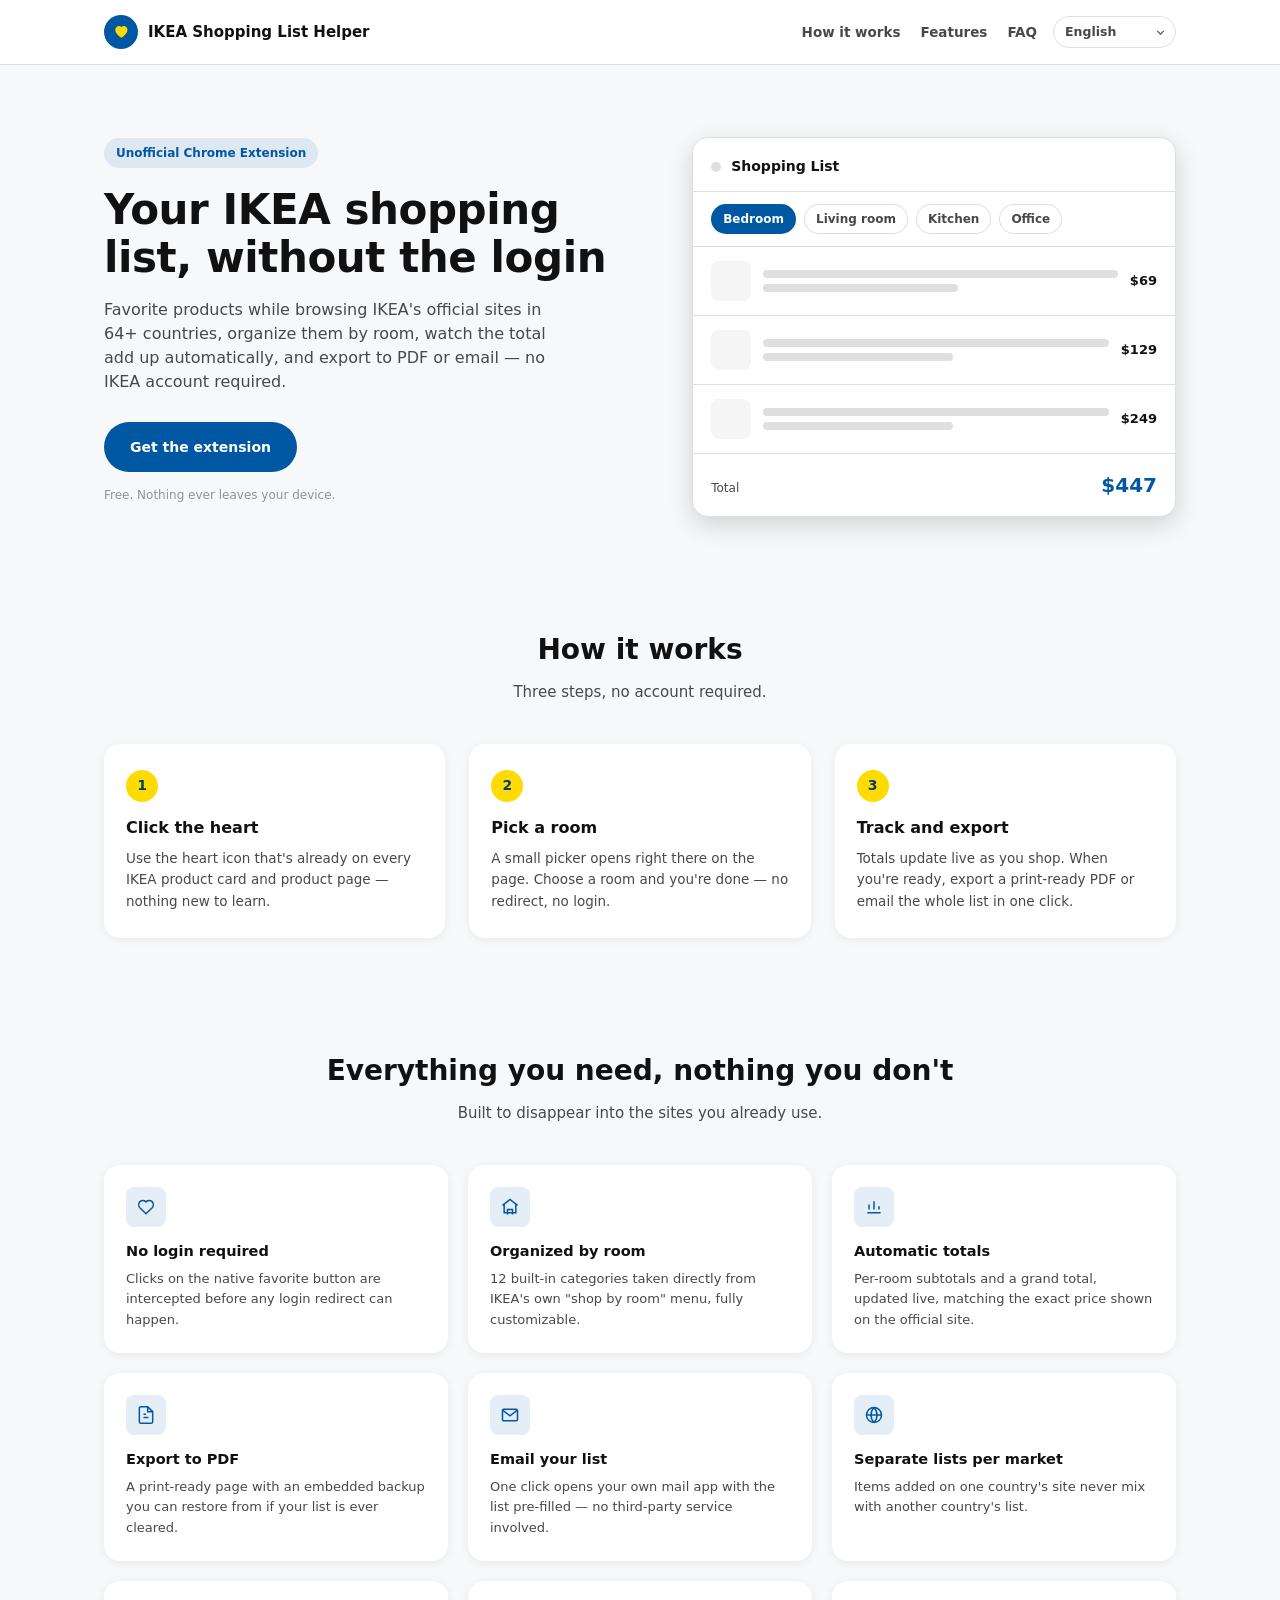
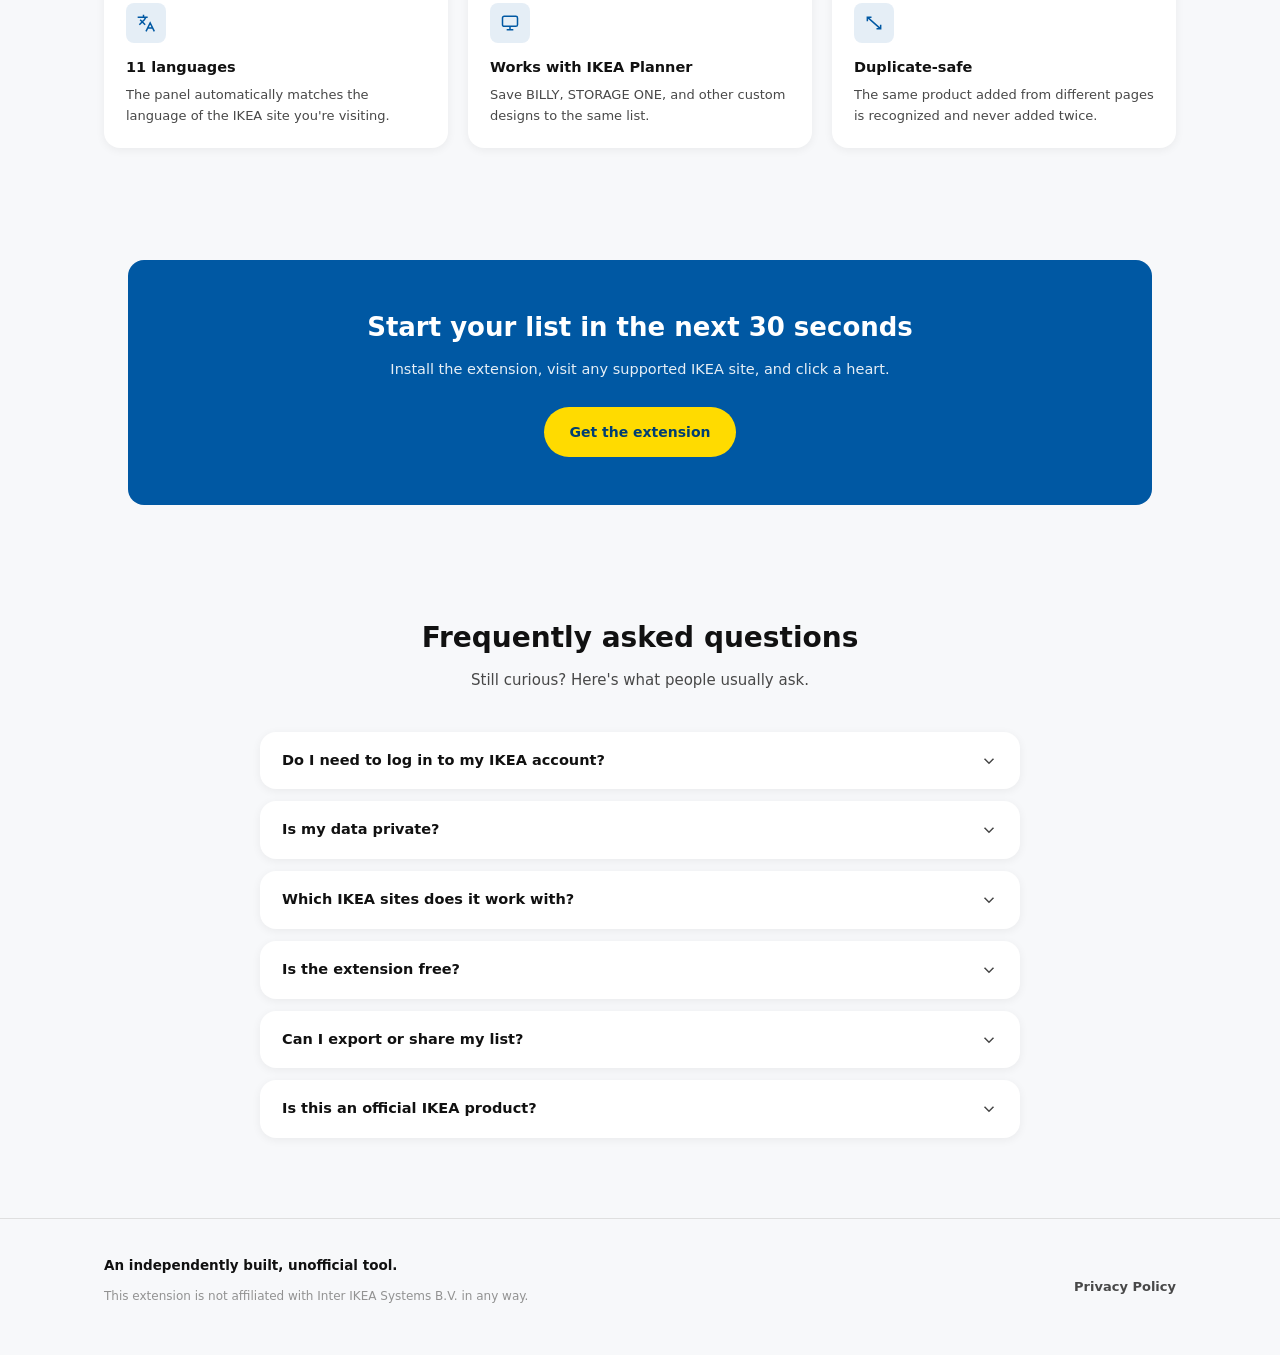
==== index.html @ 0880bbb7 "Add Google Search Console site-verification meta tag Enables verifying domain ownership in Search Co" ====
<!doctype html>
<html lang="en">
<head>
<meta charset="utf-8">
<meta name="viewport" content="width=device-width, initial-scale=1">
<title>IKEA Shopping List Helper</title>
<meta name="description" content="Favorite IKEA products across 64+ countries without logging in, organize by room, auto-total costs, and export to PDF or email.">
<meta name="google-site-verification" content="q60w5BjT-oed-8P3S-0JFXrqnTQmU2LbyEefrPoQqEQ" />
<link rel="icon" href="favicon.svg" type="image/svg+xml">
<link rel="stylesheet" href="assets/style.css">
</head>
<body>

<header class="site-header">
  <div class="wrap">
    <a href="/" class="brand">
      <span class="brand-mark">
        <svg viewBox="0 0 24 24" fill="currentColor"><path d="M12.336 5.52C14.23 3.62 17.31 3.62 19.2 5.52c1 1 1.47 2.33 1.42 3.63-.01 3.06-2.2 5.72-4.13 7.5-1 .91-2 1.65-2.75 2.16l-1.24.83-1.24-.83c-.75-.51-1.75-1.25-2.75-2.16-1.93-1.78-4.12-4.44-4.13-7.5-.05-1.3.42-2.63 1.42-3.63 1.9-1.9 4.97-1.9 6.87 0l.34.34.33-.34z"/></svg>
      </span>
      <span>IKEA Shopping List Helper</span>
    </a>
    <div class="nav-spacer"></div>
    <nav class="nav-links">
      <a href="#how" data-i18n="nav.how">How it works</a>
      <a href="#features" data-i18n="nav.features">Features</a>
      <a href="#faq" data-i18n="nav.faq">FAQ</a>
    </nav>
    <select class="lang-select" id="langSelect" aria-label="Language"></select>
  </div>
</header>

<section class="hero">
  <div class="wrap">
    <div>
      <span class="eyebrow" data-i18n="hero.eyebrow">Unofficial Chrome Extension</span>
      <h1 data-i18n-html="hero.title">Your IKEA shopping list, without the login</h1>
      <p class="lead" data-i18n="hero.lead">Favorite products while browsing IKEA's official sites in 64+ countries, organize them by room, watch the total add up automatically, and export to PDF or email — no IKEA account required.</p>
      <div class="cta-row">
        <a class="btn btn-primary" href="https://github.com/chienchitung/ikea-wishlist-extension" target="_blank" rel="noopener" data-i18n="hero.ctaPrimary">Get the extension</a>
      </div>
      <p class="fine-print" data-i18n="hero.finePrint">Free. Nothing ever leaves your device.</p>
    </div>
    <div class="mockup" aria-hidden="true">
      <div class="mockup-head">
        <span class="dot"></span>
        <strong data-i18n="mockup.title">Shopping List</strong>
      </div>
      <div class="mockup-chips">
        <span class="mockup-chip active">Bedroom</span>
        <span class="mockup-chip">Living room</span>
        <span class="mockup-chip">Kitchen</span>
        <span class="mockup-chip">Office</span>
      </div>
      <div class="mockup-row">
        <div class="mockup-thumb"></div>
        <div class="mockup-lines"><div class="mockup-line"></div><div class="mockup-line short"></div></div>
        <div class="mockup-price">$69</div>
      </div>
      <div class="mockup-row">
        <div class="mockup-thumb"></div>
        <div class="mockup-lines"><div class="mockup-line"></div><div class="mockup-line short"></div></div>
        <div class="mockup-price">$129</div>
      </div>
      <div class="mockup-row">
        <div class="mockup-thumb"></div>
        <div class="mockup-lines"><div class="mockup-line"></div><div class="mockup-line short"></div></div>
        <div class="mockup-price">$249</div>
      </div>
      <div class="mockup-foot">
        <span class="label" data-i18n="mockup.total">Total</span>
        <span class="value">$447</span>
      </div>
    </div>
  </div>
</section>

<section id="how">
  <div class="wrap">
    <div class="section-head">
      <h2 data-i18n="how.title">How it works</h2>
      <p data-i18n="how.lead">Three steps, no account required.</p>
    </div>
    <div class="steps">
      <div class="step">
        <div class="step-num">1</div>
        <h3 data-i18n="how.step1.title">Click the heart</h3>
        <p data-i18n="how.step1.desc">Use the heart icon that's already on every IKEA product card and product page — nothing new to learn.</p>
      </div>
      <div class="step">
        <div class="step-num">2</div>
        <h3 data-i18n="how.step2.title">Pick a room</h3>
        <p data-i18n="how.step2.desc">A small picker opens right there on the page. Choose a room and you're done — no redirect, no login.</p>
      </div>
      <div class="step">
        <div class="step-num">3</div>
        <h3 data-i18n="how.step3.title">Track and export</h3>
        <p data-i18n="how.step3.desc">Totals update live as you shop. When you're ready, export a print-ready PDF or email the whole list in one click.</p>
      </div>
    </div>
  </div>
</section>

<section id="features">
  <div class="wrap">
    <div class="section-head">
      <h2 data-i18n="features.title">Everything you need, nothing you don't</h2>
      <p data-i18n="features.lead">Built to disappear into the sites you already use.</p>
    </div>
    <div class="features-grid">
      <div class="feature">
        <div class="feature-icon"><svg viewBox="0 0 24 24"><path d="M12.34 5.52c1.9-1.9 4.97-1.9 6.87 0 2 2 2.1 5.2.2 7.32L12 20l-7.4-7.16c-1.9-2.12-1.8-5.32.2-7.32 1.9-1.9 4.97-1.9 6.87 0l.34.34.33-.34z"/></svg></div>
        <h3 data-i18n="features.noLogin.title">No login required</h3>
        <p data-i18n="features.noLogin.desc">Clicks on the native favorite button are intercepted before any login redirect can happen.</p>
      </div>
      <div class="feature">
        <div class="feature-icon"><svg viewBox="0 0 24 24"><path d="M3 10l9-7 9 7M5 9v10h14V9M9 21v-6h6v6"/></svg></div>
        <h3 data-i18n="features.rooms.title">Organized by room</h3>
        <p data-i18n="features.rooms.desc">12 built-in categories taken directly from IKEA's own "shop by room" menu, fully customizable.</p>
      </div>
      <div class="feature">
        <div class="feature-icon"><svg viewBox="0 0 24 24"><path d="M4 19h16M6 15V9m6 6V5m6 10v-4"/></svg></div>
        <h3 data-i18n="features.totals.title">Automatic totals</h3>
        <p data-i18n="features.totals.desc">Per-room subtotals and a grand total, updated live, matching the exact price shown on the official site.</p>
      </div>
      <div class="feature">
        <div class="feature-icon"><svg viewBox="0 0 24 24"><path d="M14 2H6a2 2 0 0 0-2 2v16a2 2 0 0 0 2 2h12a2 2 0 0 0 2-2V8z"/><path d="M14 2v6h6M9 15h6M9 11h3"/></svg></div>
        <h3 data-i18n="features.pdf.title">Export to PDF</h3>
        <p data-i18n="features.pdf.desc">A print-ready page with an embedded backup you can restore from if your list is ever cleared.</p>
      </div>
      <div class="feature">
        <div class="feature-icon"><svg viewBox="0 0 24 24"><rect x="3" y="5" width="18" height="14" rx="1.5"/><path d="M3.5 6.5L12 13l8.5-6.5"/></svg></div>
        <h3 data-i18n="features.email.title">Email your list</h3>
        <p data-i18n="features.email.desc">One click opens your own mail app with the list pre-filled — no third-party service involved.</p>
      </div>
      <div class="feature">
        <div class="feature-icon"><svg viewBox="0 0 24 24"><circle cx="12" cy="12" r="9"/><path d="M3 12h18M12 3a13 13 0 0 1 0 18M12 3a13 13 0 0 0 0 18"/></svg></div>
        <h3 data-i18n="features.markets.title">Separate lists per market</h3>
        <p data-i18n="features.markets.desc">Items added on one country's site never mix with another country's list.</p>
      </div>
      <div class="feature">
        <div class="feature-icon"><svg viewBox="0 0 24 24"><path d="M5 8l6 6M4 14l6-6 2-3M2 5h12M9 2v3M22 22l-5-10-5 10M14 18h6"/></svg></div>
        <h3 data-i18n="features.languages.title">11 languages</h3>
        <p data-i18n="features.languages.desc">The panel automatically matches the language of the IKEA site you're visiting.</p>
      </div>
      <div class="feature">
        <div class="feature-icon"><svg viewBox="0 0 24 24"><rect x="3" y="4" width="18" height="12" rx="2"/><path d="M8 20h8M12 16v4"/></svg></div>
        <h3 data-i18n="features.planner.title">Works with IKEA Planner</h3>
        <p data-i18n="features.planner.desc">Save BILLY, STORAGE ONE, and other custom designs to the same list.</p>
      </div>
      <div class="feature">
        <div class="feature-icon"><svg viewBox="0 0 24 24"><path d="M9 5H4v5M15 19h5v-5M4 5l16 14"/></svg></div>
        <h3 data-i18n="features.duplicate.title">Duplicate-safe</h3>
        <p data-i18n="features.duplicate.desc">The same product added from different pages is recognized and never added twice.</p>
      </div>
    </div>
  </div>
</section>

<section>
  <div class="wrap">
    <div class="cta-band">
      <div class="wrap">
        <h2 data-i18n="cta.title">Start your list in the next 30 seconds</h2>
        <p data-i18n="cta.lead">Install the extension, visit any supported IKEA site, and click a heart.</p>
        <div class="cta-row" style="justify-content:center">
          <a class="btn btn-primary" href="https://github.com/chienchitung/ikea-wishlist-extension" target="_blank" rel="noopener" data-i18n="cta.primary">Get the extension</a>
        </div>
      </div>
    </div>
  </div>
</section>

<section id="faq">
  <div class="wrap">
    <div class="section-head">
      <h2 data-i18n="faq.title">Frequently asked questions</h2>
      <p data-i18n="faq.lead">Still curious? Here's what people usually ask.</p>
    </div>
    <div class="faq-list">
      <div class="faq-item">
        <button class="faq-q" type="button" aria-expanded="false" aria-controls="faq-a-1" id="faq-h-1">
          <span data-i18n="faq.q1.q">Do I need to log in to my IKEA account?</span>
          <svg class="faq-chevron" viewBox="0 0 24 24" fill="none" stroke="currentColor" stroke-width="2"><path d="M6 9l6 6 6-6"/></svg>
        </button>
        <div class="faq-a" id="faq-a-1" role="region" aria-labelledby="faq-h-1">
          <div class="faq-a-inner">
            <p data-i18n="faq.q1.a">No. The extension intercepts the native heart icon before any login redirect happens, so you can build your list without ever signing in.</p>
          </div>
        </div>
      </div>
      <div class="faq-item">
        <button class="faq-q" type="button" aria-expanded="false" aria-controls="faq-a-2" id="faq-h-2">
          <span data-i18n="faq.q2.q">Is my data private?</span>
          <svg class="faq-chevron" viewBox="0 0 24 24" fill="none" stroke="currentColor" stroke-width="2"><path d="M6 9l6 6 6-6"/></svg>
        </button>
        <div class="faq-a" id="faq-a-2" role="region" aria-labelledby="faq-h-2">
          <div class="faq-a-inner">
            <p data-i18n="faq.q2.a">Yes. Your list and settings are stored only in your own browser. Nothing is ever sent to the developer, IKEA, or any third party.</p>
          </div>
        </div>
      </div>
      <div class="faq-item">
        <button class="faq-q" type="button" aria-expanded="false" aria-controls="faq-a-3" id="faq-h-3">
          <span data-i18n="faq.q3.q">Which IKEA sites does it work with?</span>
          <svg class="faq-chevron" viewBox="0 0 24 24" fill="none" stroke="currentColor" stroke-width="2"><path d="M6 9l6 6 6-6"/></svg>
        </button>
        <div class="faq-a" id="faq-a-3" role="region" aria-labelledby="faq-h-3">
          <div class="faq-a-inner">
            <p data-i18n="faq.q3.a">Any of IKEA's official sites in 64+ countries.</p>
          </div>
        </div>
      </div>
      <div class="faq-item">
        <button class="faq-q" type="button" aria-expanded="false" aria-controls="faq-a-4" id="faq-h-4">
          <span data-i18n="faq.q4.q">Is the extension free?</span>
          <svg class="faq-chevron" viewBox="0 0 24 24" fill="none" stroke="currentColor" stroke-width="2"><path d="M6 9l6 6 6-6"/></svg>
        </button>
        <div class="faq-a" id="faq-a-4" role="region" aria-labelledby="faq-h-4">
          <div class="faq-a-inner">
            <p data-i18n="faq.q4.a">Yes, it's completely free to use.</p>
          </div>
        </div>
      </div>
      <div class="faq-item">
        <button class="faq-q" type="button" aria-expanded="false" aria-controls="faq-a-5" id="faq-h-5">
          <span data-i18n="faq.q5.q">Can I export or share my list?</span>
          <svg class="faq-chevron" viewBox="0 0 24 24" fill="none" stroke="currentColor" stroke-width="2"><path d="M6 9l6 6 6-6"/></svg>
        </button>
        <div class="faq-a" id="faq-a-5" role="region" aria-labelledby="faq-h-5">
          <div class="faq-a-inner">
            <p data-i18n="faq.q5.a">Yes — export a print-ready PDF or send the whole list by email in one click.</p>
          </div>
        </div>
      </div>
      <div class="faq-item">
        <button class="faq-q" type="button" aria-expanded="false" aria-controls="faq-a-6" id="faq-h-6">
          <span data-i18n="faq.q6.q">Is this an official IKEA product?</span>
          <svg class="faq-chevron" viewBox="0 0 24 24" fill="none" stroke="currentColor" stroke-width="2"><path d="M6 9l6 6 6-6"/></svg>
        </button>
        <div class="faq-a" id="faq-a-6" role="region" aria-labelledby="faq-h-6">
          <div class="faq-a-inner">
            <p data-i18n="faq.q6.a">No. It's an independently built, unofficial tool and isn't affiliated with, endorsed by, or connected to Inter IKEA Systems B.V.</p>
          </div>
        </div>
      </div>
    </div>
  </div>
</section>

<footer class="site-footer">
  <div class="wrap">
    <div>
      <div style="font-weight:700;font-size:13.5px;margin-bottom:6px" data-i18n="footer.tagline">An independently built, unofficial tool.</div>
      <p class="footer-disclaimer" data-i18n="footer.disclaimer">This extension is not affiliated with Inter IKEA Systems B.V. in any way.</p>
    </div>
    <div class="footer-links">
      <a href="/privacy" data-i18n="footer.privacy">Privacy Policy</a>
    </div>
  </div>
</footer>

<script src="assets/i18n.js"></script>
<script src="assets/main.js"></script>
</body>
</html>
---- assets/style.css ----
/*
 * style.css — landing site shared styles.
 *
 * Design tokens are copied verbatim from the extension's own panel (content/panel.js,
 * the PANEL_CSS constant) so the marketing site and the actual product look like the
 * same thing, not a separately-designed wrapper around it. Colors/radii/shadows/font
 * stack are identical; only the page-level layout (nav, hero, sections) is new.
 *
 * No IKEA logo asset is used anywhere on this site (brand colors only — see the inline
 * heart mark in the header, which is this project's own icon, not IKEA's trademark).
 */

:root {
  --ikea-blue: #0058A3;
  --ikea-blue-hover: #004F93;
  --ikea-blue-press: #003E72;
  --ikea-yellow: #FFDB00;
  --ink: #111111;
  --ink-secondary: #484848;
  --ink-disabled: #929292;
  --border-disabled: #DFDFDF;
  --surface: #FFFFFF;
  --surface-alt: #F7F8FA;
  --surface-hover: #F5F5F5;
  --offer-red: #CC0008;
  --success: #0A8A00;
  --pill: 999px;
  --radius-md: 8px;
  --radius-lg: 16px;
  --shadow-pop: 0 8px 24px rgba(17, 17, 17, .16);
  --shadow-soft: 0 2px 10px rgba(17, 17, 17, .06);
  --ease: cubic-bezier(.4, 0, .2, 1);
  --max-width: 1120px;
}

@media (prefers-color-scheme: dark) {
  :root {
    --surface: #1E1E1E;
    --surface-alt: #171717;
    --surface-hover: #292929;
    --border-disabled: #3A3A3A;
    --ink: #F2F2F2;
    --ink-secondary: #B8B8B8;
    --ink-disabled: #7A7A7A;
    --ikea-blue: #4C9AE8;
    --ikea-blue-hover: #6BAEEF;
    --ikea-blue-press: #3D82CC;
    --shadow-pop: 0 8px 24px rgba(0, 0, 0, .5);
    --shadow-soft: 0 2px 10px rgba(0, 0, 0, .3);
  }
}

* { box-sizing: border-box; }
html { scroll-behavior: smooth; }
body {
  margin: 0;
  background: var(--surface-alt);
  color: var(--ink);
  font-family: "Noto IKEA Latin", "Noto Sans", "Noto Sans TC", "Noto Sans SC", "Roboto", "Open Sans", system-ui, sans-serif;
  font-variant-numeric: tabular-nums;
  line-height: 1.5;
  -webkit-font-smoothing: antialiased;
}
img, svg { display: block; max-width: 100%; }
a { color: inherit; }
button { font: inherit; }

.wrap { max-width: var(--max-width); margin: 0 auto; padding: 0 24px; }

/* ---- header / nav ---- */
.site-header {
  position: sticky; top: 0; z-index: 20;
  background: color-mix(in srgb, var(--surface) 92%, transparent);
  backdrop-filter: blur(8px);
  border-bottom: 1px solid var(--border-disabled);
}
.site-header .wrap { display: flex; align-items: center; gap: 16px; height: 64px; }
.brand { display: flex; align-items: center; gap: 10px; text-decoration: none; color: var(--ink); font-weight: 800; font-size: 15px; }
.brand-mark {
  width: 34px; height: 34px; border-radius: var(--pill); background: var(--ikea-blue);
  display: flex; align-items: center; justify-content: center; flex: none;
}
.brand-mark svg { width: 18px; height: 18px; fill: var(--ikea-yellow); }
.brand span { white-space: nowrap; }
.nav-spacer { flex: 1; }
.nav-links { display: flex; align-items: center; gap: 20px; }
.nav-links a { text-decoration: none; font-size: 13.5px; font-weight: 600; color: var(--ink-secondary); }
.nav-links a:hover { color: var(--ink); }
.lang-select {
  all: unset; box-sizing: border-box; font-size: 12.5px; font-weight: 600; color: var(--ink-secondary);
  padding: 7px 30px 7px 12px; border-radius: var(--pill); box-shadow: inset 0 0 0 1px var(--border-disabled);
  cursor: pointer; background: var(--surface) url('data:image/svg+xml;utf8,<svg xmlns="http://www.w3.org/2000/svg" viewBox="0 0 24 24" fill="none" stroke="%23484848" stroke-width="2"><path d="M6 9l6 6 6-6"/></svg>') no-repeat right 9px center / 13px;
}
.lang-select:hover { box-shadow: inset 0 0 0 1px var(--ink-secondary); }

/* ---- buttons ---- */
.btn {
  display: inline-flex; align-items: center; justify-content: center; gap: 8px;
  height: 50px; padding: 0 26px; border-radius: var(--pill); font-size: 14px; font-weight: 700;
  cursor: pointer; text-decoration: none; border: none; transition: transform .2s var(--ease), background .15s, box-shadow .15s;
  white-space: nowrap;
}
.btn:active { transform: scale(.97); }
.btn svg { width: 18px; height: 18px; flex: none; }
.btn-primary { background: var(--ikea-blue); color: #fff; }
.btn-primary:hover { background: var(--ikea-blue-hover); }
.btn-primary:active { background: var(--ikea-blue-press); }
.btn-outline { background: transparent; color: var(--ink); box-shadow: inset 0 0 0 1.5px var(--border-disabled); }
.btn-outline:hover { box-shadow: inset 0 0 0 1.5px var(--ink-secondary); }
.btn-sm { height: 38px; padding: 0 16px; font-size: 12.5px; }

/* ---- hero ---- */
.hero { padding: 72px 0 56px; }
.hero .wrap { display: grid; grid-template-columns: 1.1fr 1fr; gap: 56px; align-items: center; }
.eyebrow {
  display: inline-flex; align-items: center; gap: 6px; font-size: 12px; font-weight: 700;
  color: var(--ikea-blue); background: color-mix(in srgb, var(--ikea-blue) 10%, transparent);
  padding: 6px 12px; border-radius: var(--pill); margin-bottom: 18px;
}
.hero h1 { font-size: 42px; line-height: 1.15; margin: 0 0 16px; letter-spacing: -.01em; }
.hero p.lead { font-size: 16px; color: var(--ink-secondary); margin: 0 0 28px; max-width: 46ch; }
.hero .cta-row { display: flex; flex-wrap: wrap; gap: 12px; align-items: center; margin-bottom: 14px; }
.hero .fine-print { font-size: 12px; color: var(--ink-disabled); }

/* ---- panel mockup (decorative, mirrors the real extension UI) ---- */
.mockup { background: var(--surface); border-radius: var(--radius-lg); box-shadow: var(--shadow-pop); overflow: hidden; border: 1px solid var(--border-disabled); }
.mockup-head { padding: 18px 18px 14px; border-bottom: 1px solid var(--border-disabled); display: flex; align-items: center; gap: 10px; }
.mockup-head .dot { width: 10px; height: 10px; border-radius: 50%; background: var(--border-disabled); }
.mockup-head strong { font-size: 14px; }
.mockup-chips { display: flex; gap: 8px; padding: 12px 18px; overflow: hidden; border-bottom: 1px solid var(--border-disabled); }
.mockup-chip { flex: none; font-size: 12px; font-weight: 600; padding: 6px 12px; border-radius: var(--pill); box-shadow: inset 0 0 0 1px var(--border-disabled); color: var(--ink-secondary); }
.mockup-chip.active { background: var(--ikea-blue); color: #fff; box-shadow: none; }
.mockup-row { display: flex; gap: 12px; align-items: center; padding: 14px 18px; border-bottom: 1px solid var(--border-disabled); }
.mockup-thumb { width: 40px; height: 40px; border-radius: var(--radius-md); background: var(--surface-hover); flex: none; }
.mockup-lines { flex: 1; display: flex; flex-direction: column; gap: 6px; }
.mockup-line { height: 8px; border-radius: 4px; background: var(--border-disabled); }
.mockup-line.short { width: 55%; }
.mockup-price { font-size: 13px; font-weight: 700; color: var(--ink); flex: none; }
.mockup-foot { padding: 16px 18px; display: flex; justify-content: space-between; align-items: baseline; }
.mockup-foot .label { font-size: 12px; color: var(--ink-secondary); }
.mockup-foot .value { font-size: 20px; font-weight: 800; color: var(--ikea-blue); }

/* ---- sections ---- */
section { padding: 56px 0; }
.section-head { text-align: center; max-width: 640px; margin: 0 auto 40px; }
.section-head h2 { font-size: 28px; margin: 0 0 10px; }
.section-head p { font-size: 15px; color: var(--ink-secondary); margin: 0; }

/* how it works */
.steps { display: grid; grid-template-columns: repeat(3, 1fr); gap: 24px; }
.step { background: var(--surface); border-radius: var(--radius-lg); padding: 26px 22px; box-shadow: var(--shadow-soft); }
.step-num {
  width: 32px; height: 32px; border-radius: var(--pill); background: var(--ikea-yellow); color: var(--ikea-blue-press);
  font-weight: 800; font-size: 14px; display: flex; align-items: center; justify-content: center; margin-bottom: 14px;
}
.step h3 { font-size: 16px; margin: 0 0 8px; }
.step p { font-size: 13.5px; color: var(--ink-secondary); margin: 0; line-height: 1.6; }

/* features */
.features-grid { display: grid; grid-template-columns: repeat(3, 1fr); gap: 20px; }
.feature { background: var(--surface); border-radius: var(--radius-lg); padding: 22px; box-shadow: var(--shadow-soft); }
.feature-icon {
  width: 40px; height: 40px; border-radius: var(--radius-md); background: color-mix(in srgb, var(--ikea-blue) 10%, transparent);
  display: flex; align-items: center; justify-content: center; margin-bottom: 14px;
}
.feature-icon svg { width: 20px; height: 20px; stroke: var(--ikea-blue); fill: none; stroke-width: 1.8; }
.feature h3 { font-size: 14.5px; margin: 0 0 6px; }
.feature p { font-size: 13px; color: var(--ink-secondary); margin: 0; line-height: 1.6; }

/* faq */
.faq-list { display: flex; flex-direction: column; gap: 12px; max-width: 760px; margin: 0 auto; }
.faq-item { background: var(--surface); border-radius: var(--radius-lg); box-shadow: var(--shadow-soft); overflow: hidden; }
.faq-q {
  width: 100%; display: flex; align-items: center; justify-content: space-between; gap: 16px;
  background: none; border: none; text-align: left; cursor: pointer; color: var(--ink);
  padding: 18px 22px; font-size: 14.5px; font-weight: 700;
}
.faq-q:hover { background: var(--surface-hover); }
.faq-chevron { width: 18px; height: 18px; flex: none; stroke: var(--ink-secondary); transition: transform .25s var(--ease); }
.faq-item.open .faq-chevron { transform: rotate(180deg); }
.faq-a { display: grid; grid-template-rows: 0fr; transition: grid-template-rows .28s var(--ease); }
.faq-item.open .faq-a { grid-template-rows: 1fr; }
.faq-a-inner { overflow: hidden; }
.faq-a-inner p { margin: 0; padding: 0 22px 18px; font-size: 13.5px; color: var(--ink-secondary); line-height: 1.7; }

/* cta band */
.cta-band { background: var(--ikea-blue); color: #fff; text-align: center; border-radius: var(--radius-lg); margin: 0 24px; padding: 48px 24px; }
.cta-band .wrap { max-width: 640px; padding: 0; }
.cta-band h2 { font-size: 26px; margin: 0 0 12px; }
.cta-band p { font-size: 14.5px; opacity: .9; margin: 0 0 26px; }
.cta-band .btn-primary { background: var(--ikea-yellow); color: var(--ikea-blue-press); }
.cta-band .btn-primary:hover { background: #ffe233; }
.cta-band .btn-outline { box-shadow: inset 0 0 0 1.5px rgba(255, 255, 255, .5); color: #fff; }
.cta-band .btn-outline:hover { box-shadow: inset 0 0 0 1.5px #fff; }

/* ---- footer ---- */
.site-footer { border-top: 1px solid var(--border-disabled); padding: 36px 0; margin-top: 24px; }
.site-footer .wrap { display: flex; flex-wrap: wrap; gap: 18px; align-items: center; justify-content: space-between; }
.footer-links { display: flex; gap: 20px; flex-wrap: wrap; }
.footer-links a { text-decoration: none; font-size: 13px; font-weight: 600; color: var(--ink-secondary); }
.footer-links a:hover { color: var(--ink); }
.footer-disclaimer { font-size: 12px; color: var(--ink-disabled); max-width: 640px; line-height: 1.6; }

/* ---- privacy page ---- */
.legal { padding: 48px 0 80px; }
.legal .wrap { max-width: 760px; }
.legal h1 { font-size: 32px; margin: 0 0 6px; }
.legal .updated { font-size: 12.5px; color: var(--ink-disabled); margin: 0 0 32px; }
.legal .intro { background: var(--surface); border-radius: var(--radius-lg); padding: 20px 22px; box-shadow: var(--shadow-soft); font-size: 13.5px; color: var(--ink-secondary); margin-bottom: 36px; line-height: 1.7; }
.legal section { padding: 0; margin-bottom: 30px; }
.legal h2 { font-size: 17px; margin: 0 0 10px; padding-bottom: 8px; border-bottom: 2px solid var(--ikea-blue); }
.legal p { font-size: 14px; color: var(--ink-secondary); line-height: 1.75; margin: 0; }
.back-link { display: inline-flex; align-items: center; gap: 6px; font-size: 13px; font-weight: 700; color: var(--ikea-blue); text-decoration: none; margin-bottom: 28px; }
.back-link:hover { text-decoration: underline; }
.back-link svg { width: 15px; height: 15px; }

/* ---- responsive ---- */
@media (max-width: 860px) {
  .hero .wrap { grid-template-columns: 1fr; }
  .hero { padding: 44px 0 40px; text-align: center; }
  .hero .cta-row, .hero .fine-print { justify-content: center; }
  .hero p.lead { margin-left: auto; margin-right: auto; }
  .steps, .features-grid { grid-template-columns: 1fr; }
  .nav-links a { display: none; }
  .hero h1 { font-size: 32px; }
}
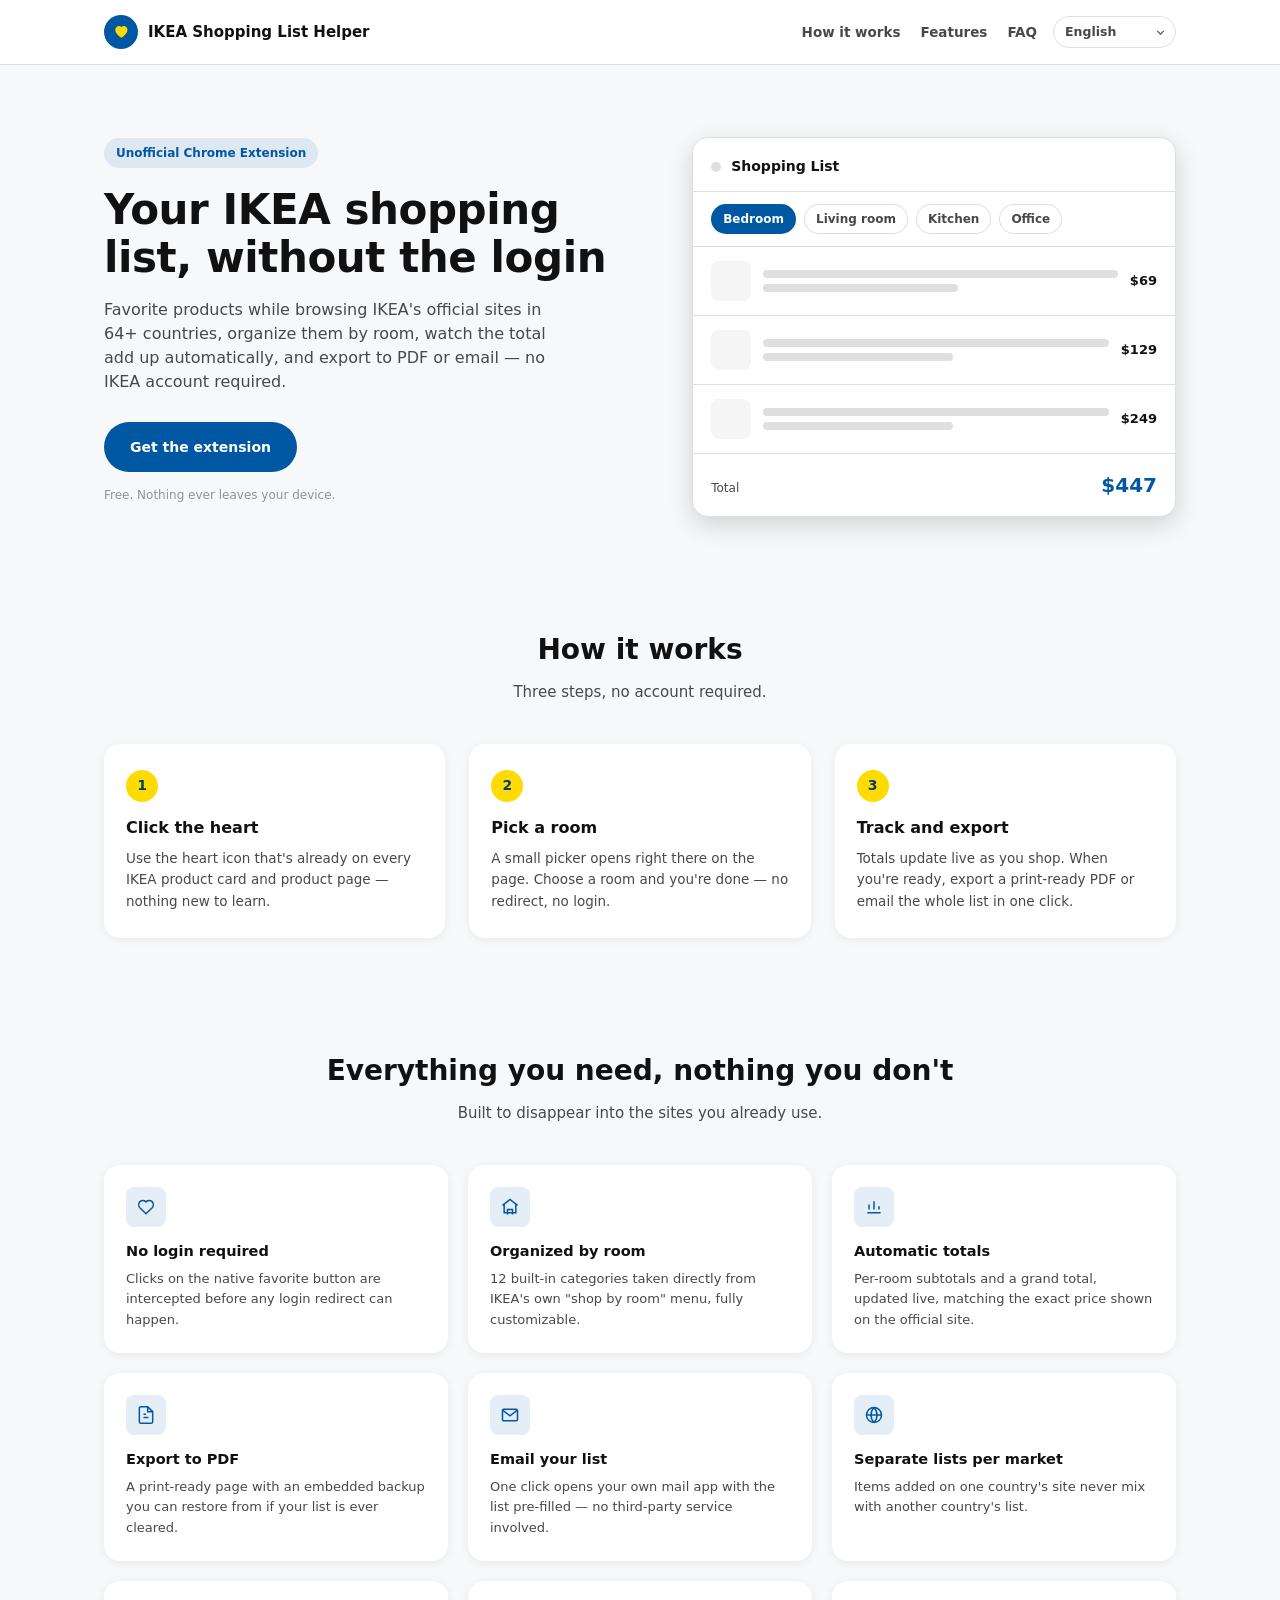
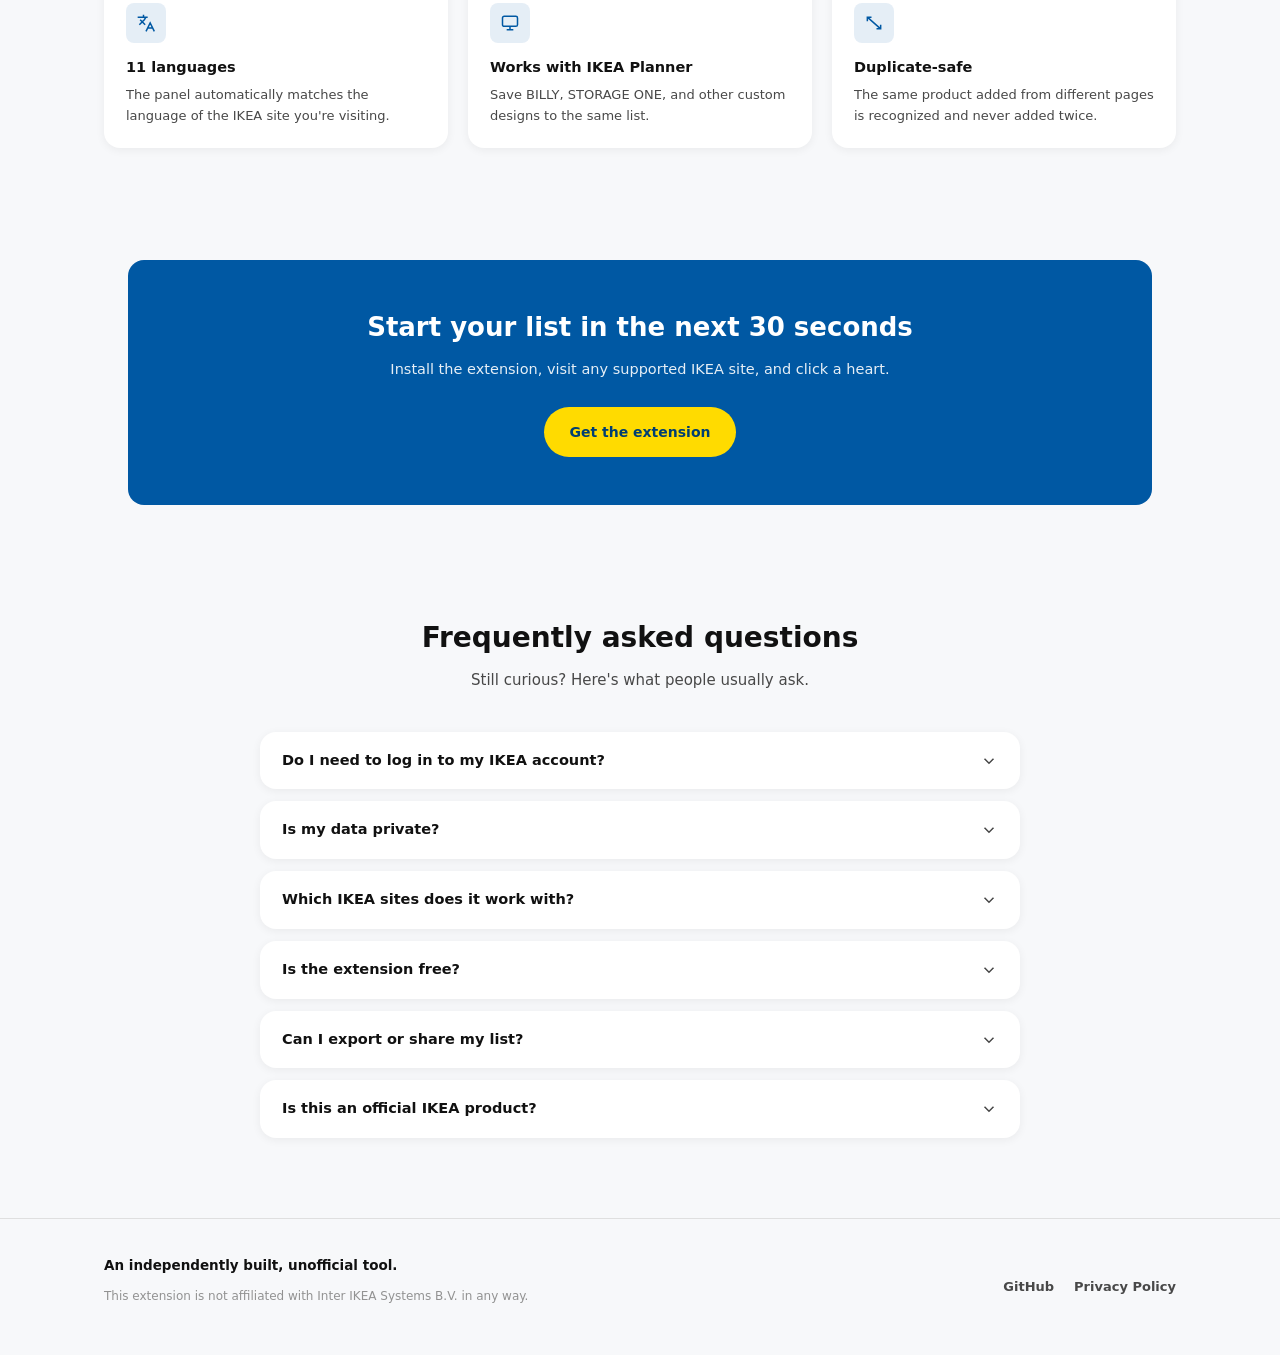
==== commit 254aba56: "Add GitHub link to footer Links to the extension's source repo alongside the existing Privacy Policy" ====
--- a/index.html
+++ b/index.html
@@ -254,6 +254,7 @@
       <p class="footer-disclaimer" data-i18n="footer.disclaimer">This extension is not affiliated with Inter IKEA Systems B.V. in any way.</p>
     </div>
     <div class="footer-links">
+      <a href="https://github.com/chienchitung/ikea-wishlist-extension" target="_blank" rel="noopener" data-i18n="footer.github">GitHub</a>
       <a href="/privacy" data-i18n="footer.privacy">Privacy Policy</a>
     </div>
   </div>
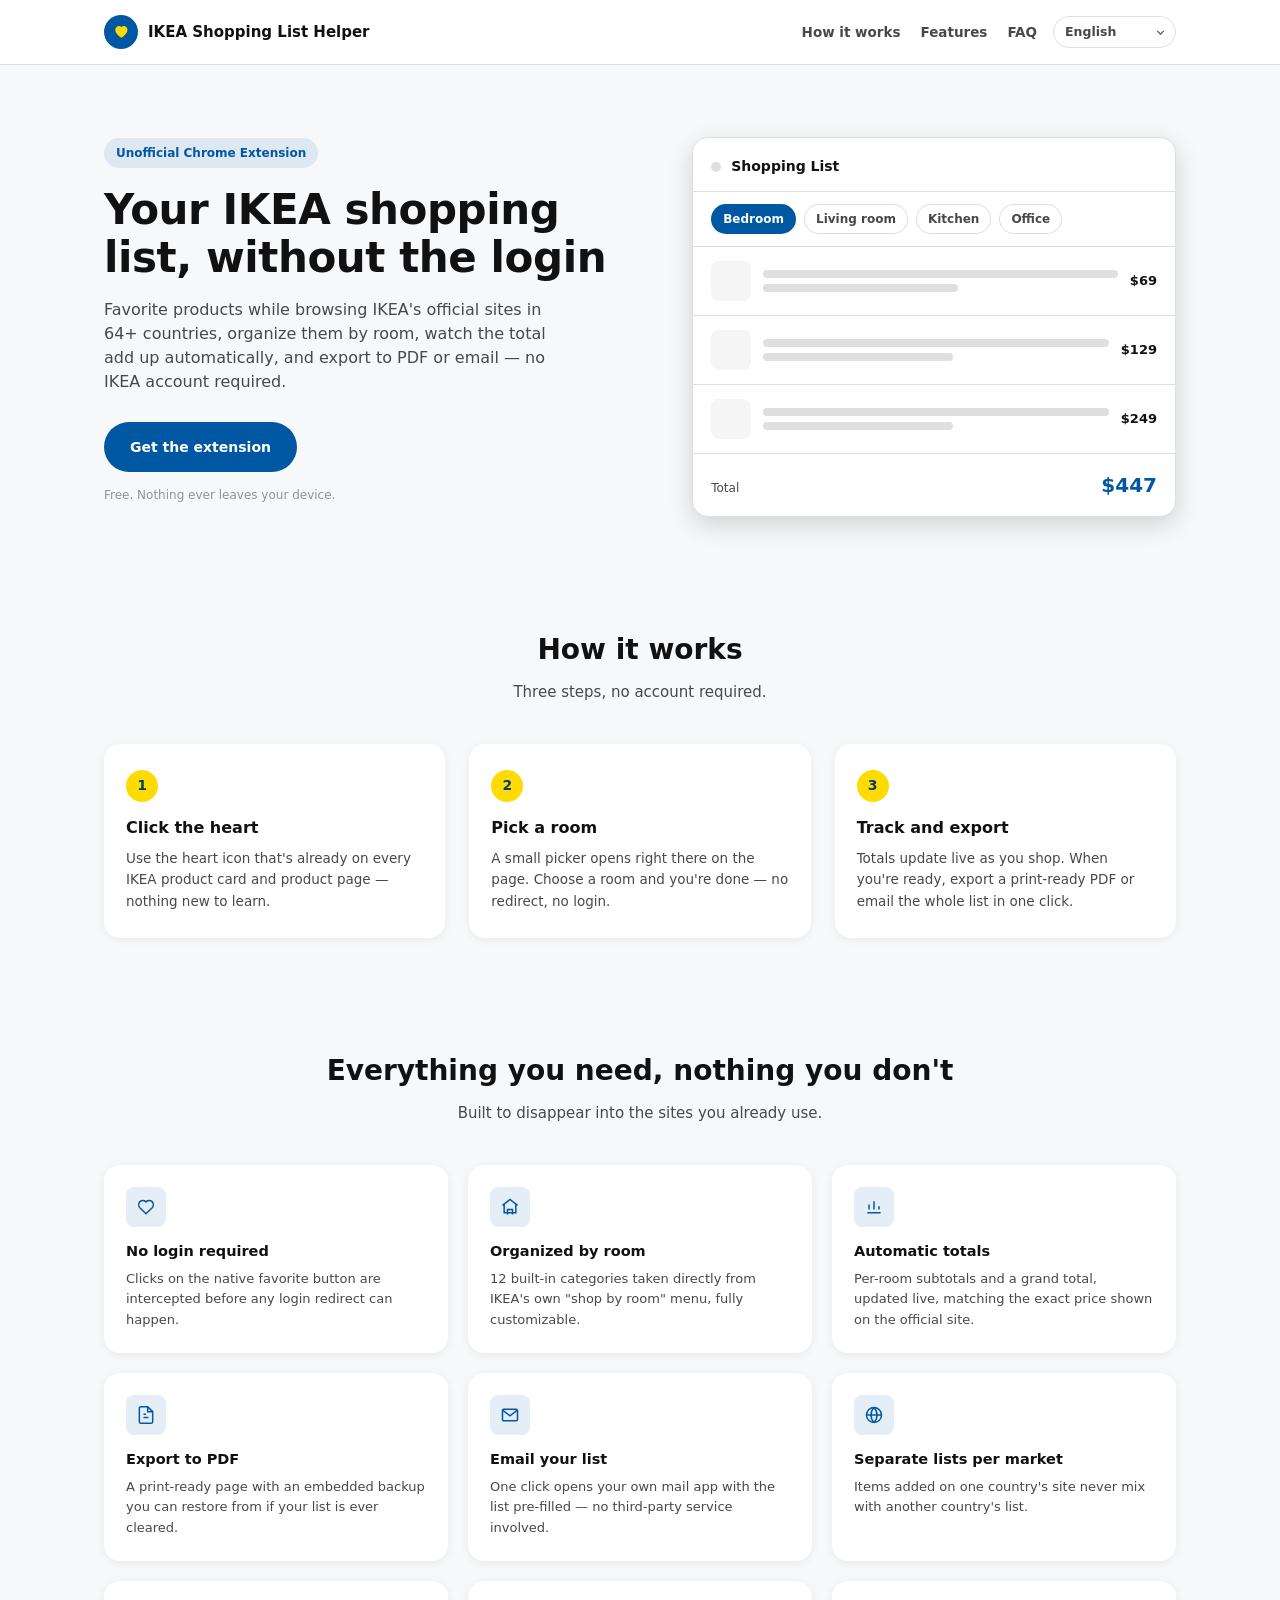
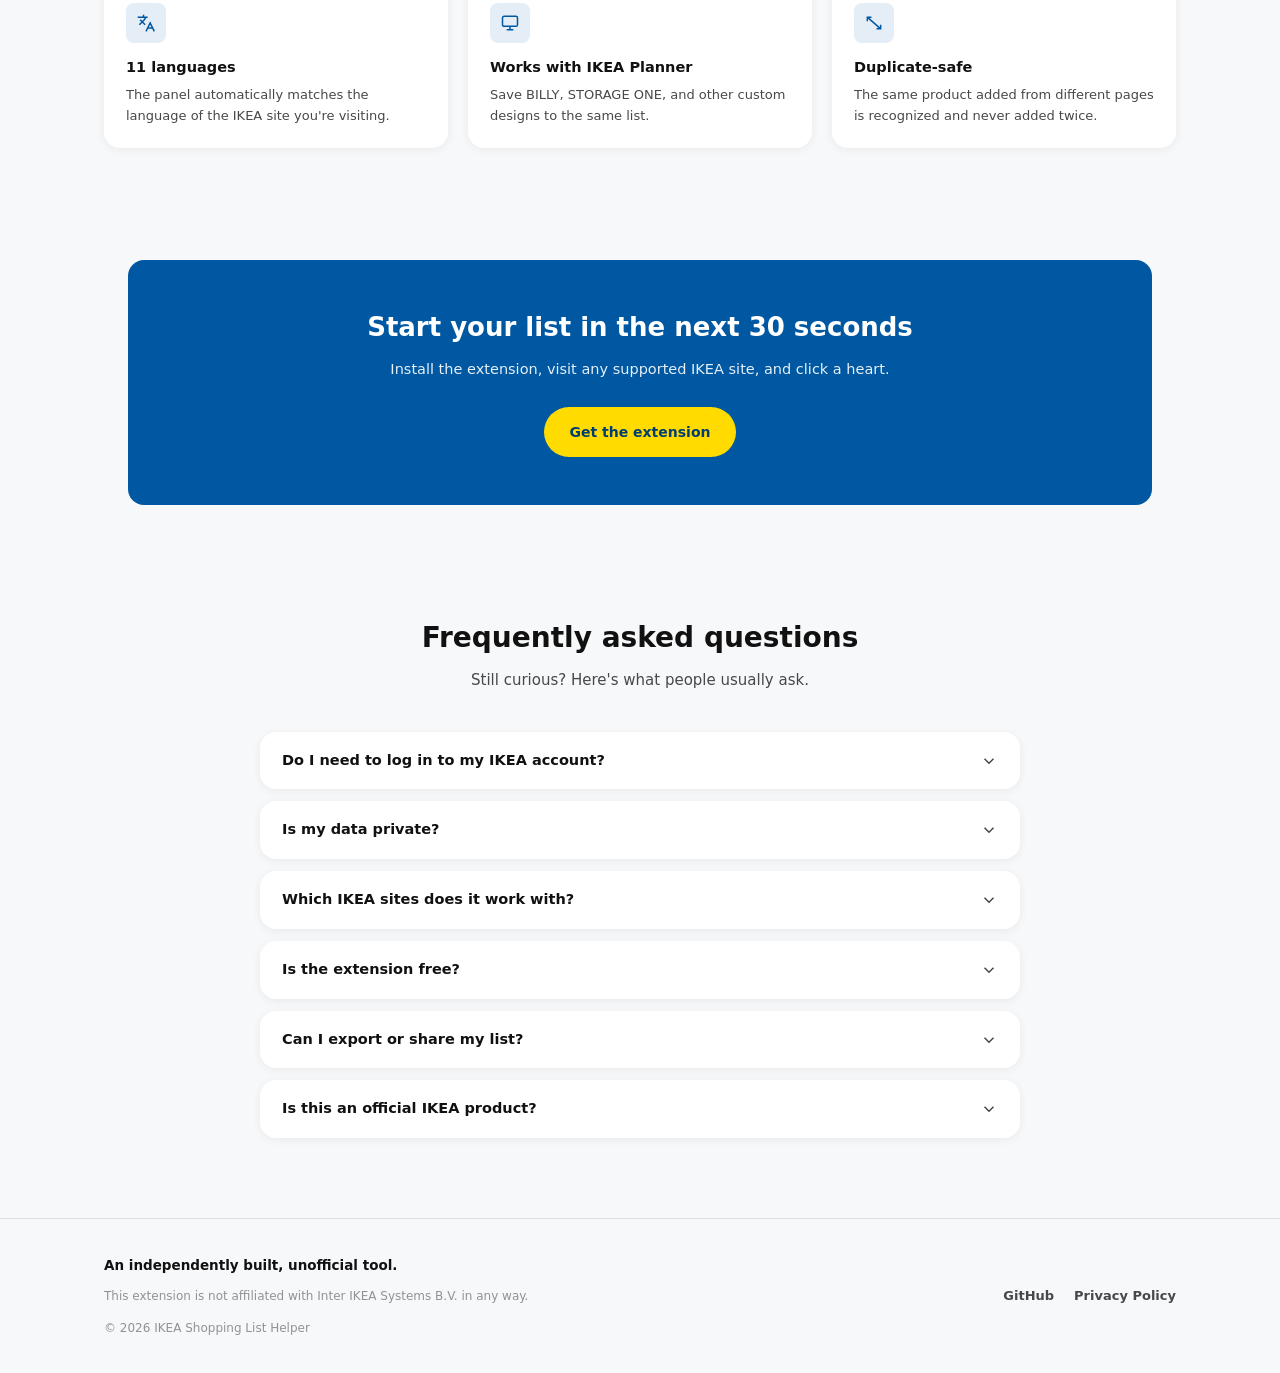
==== commit 55c06d26: "Add dynamic copyright year to footer Renders "© <year> IKEA Shopping List Helper" via new Date().get" ====
--- a/index.html
+++ b/index.html
@@ -252,6 +252,7 @@
     <div>
       <div style="font-weight:700;font-size:13.5px;margin-bottom:6px" data-i18n="footer.tagline">An independently built, unofficial tool.</div>
       <p class="footer-disclaimer" data-i18n="footer.disclaimer">This extension is not affiliated with Inter IKEA Systems B.V. in any way.</p>
+      <p class="footer-copyright">© <span id="copyrightYear"></span> IKEA Shopping List Helper</p>
     </div>
     <div class="footer-links">
       <a href="https://github.com/chienchitung/ikea-wishlist-extension" target="_blank" rel="noopener" data-i18n="footer.github">GitHub</a>
--- a/assets/style.css
+++ b/assets/style.css
@@ -200,6 +200,7 @@
 .footer-links a { text-decoration: none; font-size: 13px; font-weight: 600; color: var(--ink-secondary); }
 .footer-links a:hover { color: var(--ink); }
 .footer-disclaimer { font-size: 12px; color: var(--ink-disabled); max-width: 640px; line-height: 1.6; }
+.footer-copyright { font-size: 12px; color: var(--ink-disabled); margin: 6px 0 0; }
 
 /* ---- privacy page ---- */
 .legal { padding: 48px 0 80px; }
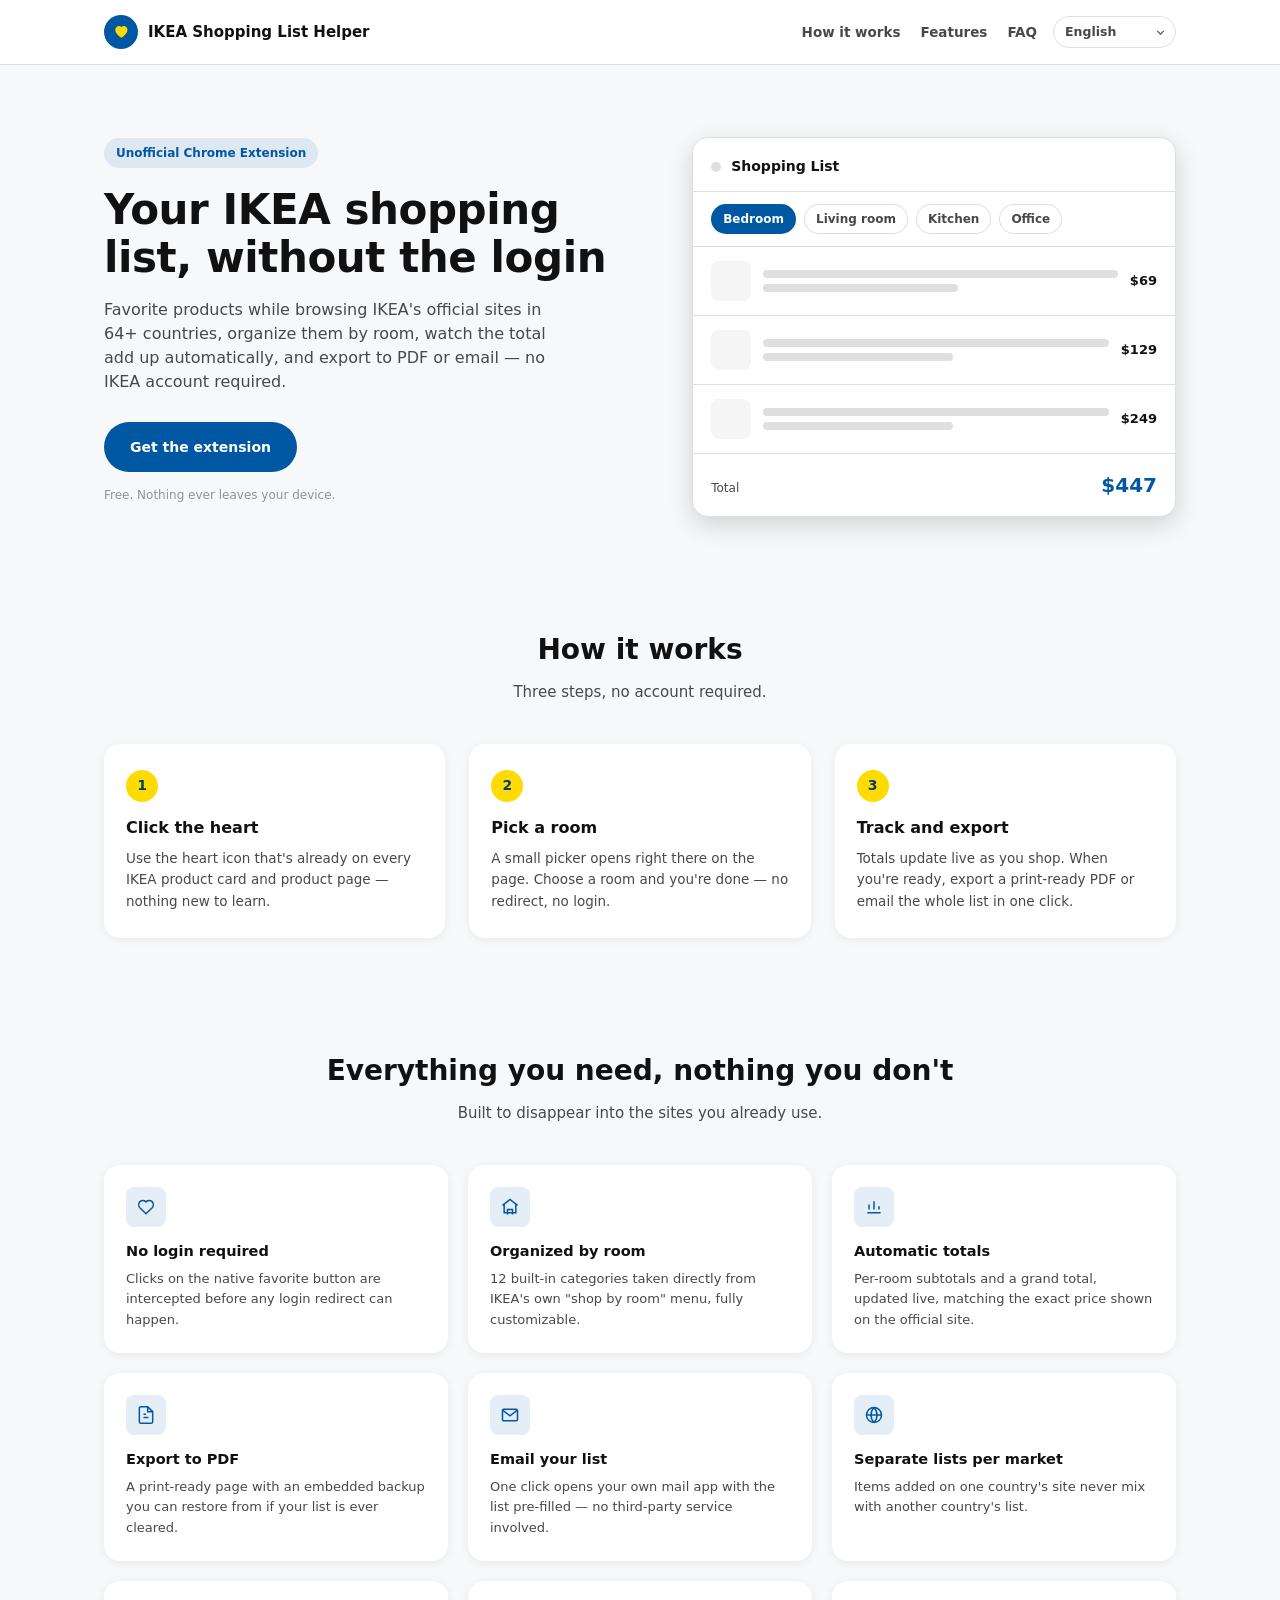
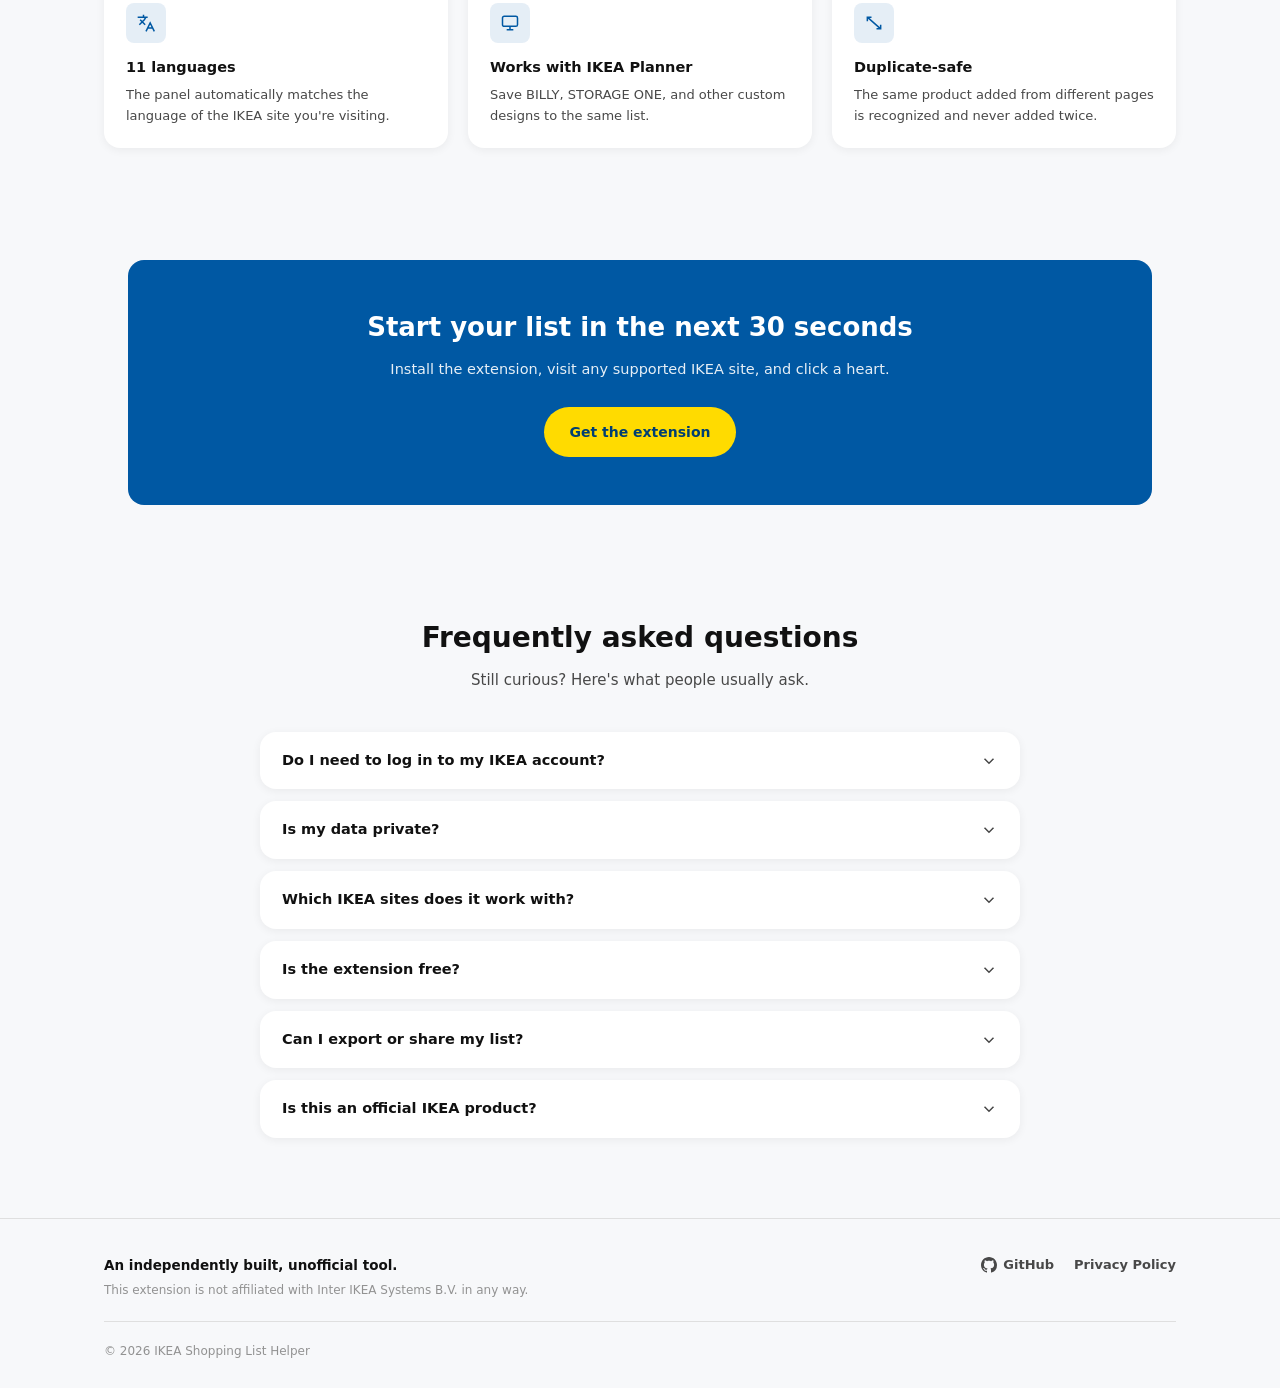
==== commit fa0166e3: "Redesign footer layout and add GitHub icon - Top-align the about text and links row (was vertically " ====
--- a/index.html
+++ b/index.html
@@ -249,15 +249,20 @@
 
 <footer class="site-footer">
   <div class="wrap">
-    <div>
-      <div style="font-weight:700;font-size:13.5px;margin-bottom:6px" data-i18n="footer.tagline">An independently built, unofficial tool.</div>
-      <p class="footer-disclaimer" data-i18n="footer.disclaimer">This extension is not affiliated with Inter IKEA Systems B.V. in any way.</p>
-      <p class="footer-copyright">© <span id="copyrightYear"></span> IKEA Shopping List Helper</p>
-    </div>
-    <div class="footer-links">
-      <a href="https://github.com/chienchitung/ikea-wishlist-extension" target="_blank" rel="noopener" data-i18n="footer.github">GitHub</a>
-      <a href="/privacy" data-i18n="footer.privacy">Privacy Policy</a>
-    </div>
+    <div class="footer-top">
+      <div class="footer-about">
+        <div class="footer-tagline" data-i18n="footer.tagline">An independently built, unofficial tool.</div>
+        <p class="footer-disclaimer" data-i18n="footer.disclaimer">This extension is not affiliated with Inter IKEA Systems B.V. in any way.</p>
+      </div>
+      <div class="footer-links">
+        <a class="footer-link" href="https://github.com/chienchitung/ikea-wishlist-extension" target="_blank" rel="noopener">
+          <svg class="footer-link-icon" viewBox="0 0 16 16" fill="currentColor" aria-hidden="true"><path fill-rule="evenodd" d="M8 0C3.58 0 0 3.58 0 8c0 3.54 2.29 6.53 5.47 7.59.4.07.55-.17.55-.38 0-.19-.01-.82-.01-1.49-2.01.37-2.53-.49-2.69-.94-.09-.23-.48-.94-.82-1.13-.28-.15-.68-.52-.01-.53.63-.01 1.08.58 1.23.82.72 1.21 1.87.87 2.33.66.07-.52.28-.87.51-1.07-1.78-.2-3.64-.89-3.64-3.95 0-.87.31-1.59.82-2.15-.08-.2-.36-1.02.08-2.12 0 0 .67-.21 2.2.82.64-.18 1.32-.27 2-.27.68 0 1.36.09 2 .27 1.53-1.04 2.2-.82 2.2-.82.44 1.1.16 1.92.08 2.12.51.56.82 1.27.82 2.15 0 3.07-1.87 3.75-3.65 3.95.29.25.54.73.54 1.48 0 1.07-.01 1.93-.01 2.2 0 .21.15.46.55.38A8.013 8.013 0 0 0 16 8c0-4.42-3.58-8-8-8z"></path></svg>
+          <span data-i18n="footer.github">GitHub</span>
+        </a>
+        <a class="footer-link" href="/privacy" data-i18n="footer.privacy">Privacy Policy</a>
+      </div>
+    </div>
+    <p class="footer-copyright">© <span id="copyrightYear"></span> IKEA Shopping List Helper</p>
   </div>
 </footer>
 
--- a/assets/style.css
+++ b/assets/style.css
@@ -194,13 +194,16 @@
 .cta-band .btn-outline:hover { box-shadow: inset 0 0 0 1.5px #fff; }
 
 /* ---- footer ---- */
-.site-footer { border-top: 1px solid var(--border-disabled); padding: 36px 0; margin-top: 24px; }
-.site-footer .wrap { display: flex; flex-wrap: wrap; gap: 18px; align-items: center; justify-content: space-between; }
-.footer-links { display: flex; gap: 20px; flex-wrap: wrap; }
-.footer-links a { text-decoration: none; font-size: 13px; font-weight: 600; color: var(--ink-secondary); }
-.footer-links a:hover { color: var(--ink); }
-.footer-disclaimer { font-size: 12px; color: var(--ink-disabled); max-width: 640px; line-height: 1.6; }
-.footer-copyright { font-size: 12px; color: var(--ink-disabled); margin: 6px 0 0; }
+.site-footer { border-top: 1px solid var(--border-disabled); padding: 36px 0 28px; margin-top: 24px; }
+.footer-top { display: flex; flex-wrap: wrap; gap: 24px; align-items: flex-start; justify-content: space-between; }
+.footer-about { max-width: 640px; }
+.footer-tagline { font-weight: 700; font-size: 13.5px; margin-bottom: 6px; }
+.footer-disclaimer { font-size: 12px; color: var(--ink-disabled); line-height: 1.6; margin: 0; }
+.footer-links { display: flex; gap: 20px; flex-wrap: wrap; flex: none; }
+.footer-link { display: inline-flex; align-items: center; gap: 6px; text-decoration: none; font-size: 13px; font-weight: 600; color: var(--ink-secondary); }
+.footer-link:hover { color: var(--ink); }
+.footer-link-icon { width: 16px; height: 16px; flex: none; }
+.footer-copyright { font-size: 12px; color: var(--ink-disabled); margin: 20px 0 0; padding-top: 20px; border-top: 1px solid var(--border-disabled); }
 
 /* ---- privacy page ---- */
 .legal { padding: 48px 0 80px; }
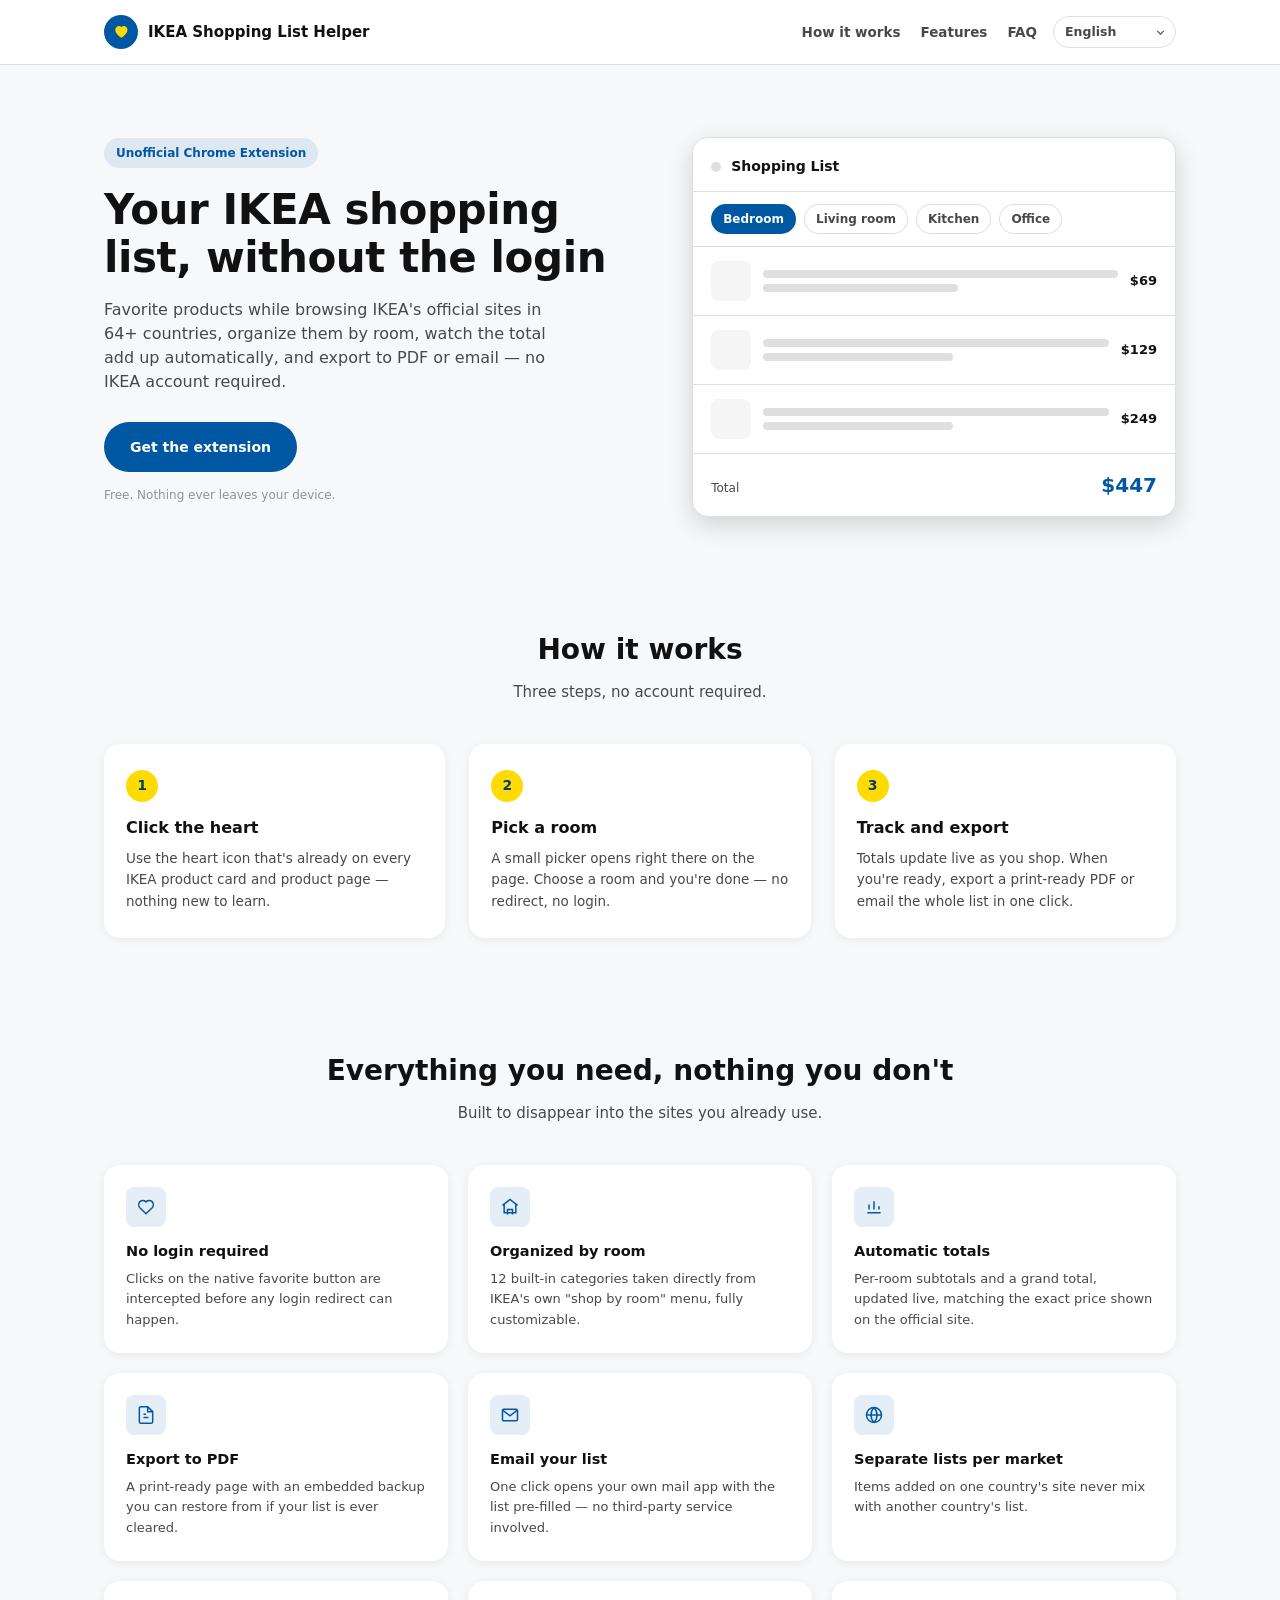
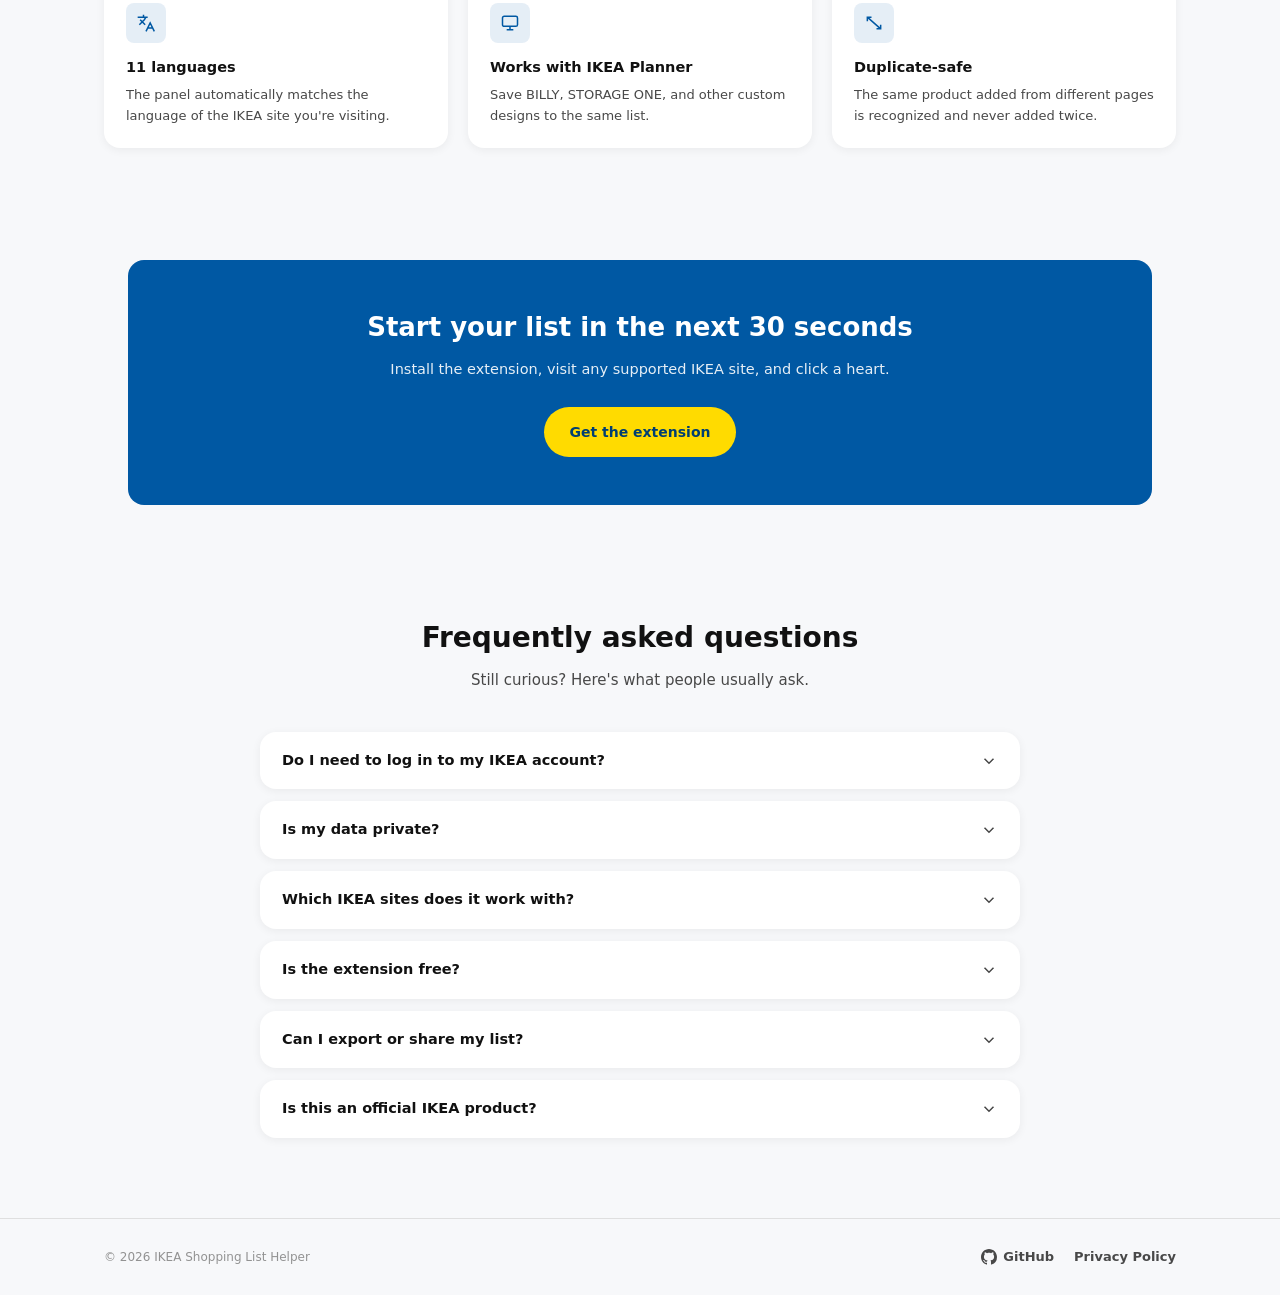
==== commit 8d14fa59: "Simplify footer: drop tagline/disclaimer text, back to one row The two-row layout with a divider (ad" ====
--- a/index.html
+++ b/index.html
@@ -249,20 +249,14 @@
 
 <footer class="site-footer">
   <div class="wrap">
-    <div class="footer-top">
-      <div class="footer-about">
-        <div class="footer-tagline" data-i18n="footer.tagline">An independently built, unofficial tool.</div>
-        <p class="footer-disclaimer" data-i18n="footer.disclaimer">This extension is not affiliated with Inter IKEA Systems B.V. in any way.</p>
-      </div>
-      <div class="footer-links">
-        <a class="footer-link" href="https://github.com/chienchitung/ikea-wishlist-extension" target="_blank" rel="noopener">
-          <svg class="footer-link-icon" viewBox="0 0 16 16" fill="currentColor" aria-hidden="true"><path fill-rule="evenodd" d="M8 0C3.58 0 0 3.58 0 8c0 3.54 2.29 6.53 5.47 7.59.4.07.55-.17.55-.38 0-.19-.01-.82-.01-1.49-2.01.37-2.53-.49-2.69-.94-.09-.23-.48-.94-.82-1.13-.28-.15-.68-.52-.01-.53.63-.01 1.08.58 1.23.82.72 1.21 1.87.87 2.33.66.07-.52.28-.87.51-1.07-1.78-.2-3.64-.89-3.64-3.95 0-.87.31-1.59.82-2.15-.08-.2-.36-1.02.08-2.12 0 0 .67-.21 2.2.82.64-.18 1.32-.27 2-.27.68 0 1.36.09 2 .27 1.53-1.04 2.2-.82 2.2-.82.44 1.1.16 1.92.08 2.12.51.56.82 1.27.82 2.15 0 3.07-1.87 3.75-3.65 3.95.29.25.54.73.54 1.48 0 1.07-.01 1.93-.01 2.2 0 .21.15.46.55.38A8.013 8.013 0 0 0 16 8c0-4.42-3.58-8-8-8z"></path></svg>
-          <span data-i18n="footer.github">GitHub</span>
-        </a>
-        <a class="footer-link" href="/privacy" data-i18n="footer.privacy">Privacy Policy</a>
-      </div>
-    </div>
     <p class="footer-copyright">© <span id="copyrightYear"></span> IKEA Shopping List Helper</p>
+    <div class="footer-links">
+      <a class="footer-link" href="https://github.com/chienchitung/ikea-wishlist-extension" target="_blank" rel="noopener">
+        <svg class="footer-link-icon" viewBox="0 0 16 16" fill="currentColor" aria-hidden="true"><path fill-rule="evenodd" d="M8 0C3.58 0 0 3.58 0 8c0 3.54 2.29 6.53 5.47 7.59.4.07.55-.17.55-.38 0-.19-.01-.82-.01-1.49-2.01.37-2.53-.49-2.69-.94-.09-.23-.48-.94-.82-1.13-.28-.15-.68-.52-.01-.53.63-.01 1.08.58 1.23.82.72 1.21 1.87.87 2.33.66.07-.52.28-.87.51-1.07-1.78-.2-3.64-.89-3.64-3.95 0-.87.31-1.59.82-2.15-.08-.2-.36-1.02.08-2.12 0 0 .67-.21 2.2.82.64-.18 1.32-.27 2-.27.68 0 1.36.09 2 .27 1.53-1.04 2.2-.82 2.2-.82.44 1.1.16 1.92.08 2.12.51.56.82 1.27.82 2.15 0 3.07-1.87 3.75-3.65 3.95.29.25.54.73.54 1.48 0 1.07-.01 1.93-.01 2.2 0 .21.15.46.55.38A8.013 8.013 0 0 0 16 8c0-4.42-3.58-8-8-8z"></path></svg>
+        <span data-i18n="footer.github">GitHub</span>
+      </a>
+      <a class="footer-link" href="/privacy" data-i18n="footer.privacy">Privacy Policy</a>
+    </div>
   </div>
 </footer>
 
--- a/assets/style.css
+++ b/assets/style.css
@@ -194,16 +194,13 @@
 .cta-band .btn-outline:hover { box-shadow: inset 0 0 0 1.5px #fff; }
 
 /* ---- footer ---- */
-.site-footer { border-top: 1px solid var(--border-disabled); padding: 36px 0 28px; margin-top: 24px; }
-.footer-top { display: flex; flex-wrap: wrap; gap: 24px; align-items: flex-start; justify-content: space-between; }
-.footer-about { max-width: 640px; }
-.footer-tagline { font-weight: 700; font-size: 13.5px; margin-bottom: 6px; }
-.footer-disclaimer { font-size: 12px; color: var(--ink-disabled); line-height: 1.6; margin: 0; }
-.footer-links { display: flex; gap: 20px; flex-wrap: wrap; flex: none; }
+.site-footer { border-top: 1px solid var(--border-disabled); padding: 28px 0; margin-top: 24px; }
+.site-footer .wrap { display: flex; flex-wrap: wrap; gap: 16px; align-items: center; justify-content: space-between; }
+.footer-copyright { font-size: 12px; color: var(--ink-disabled); margin: 0; }
+.footer-links { display: flex; gap: 20px; flex-wrap: wrap; }
 .footer-link { display: inline-flex; align-items: center; gap: 6px; text-decoration: none; font-size: 13px; font-weight: 600; color: var(--ink-secondary); }
 .footer-link:hover { color: var(--ink); }
 .footer-link-icon { width: 16px; height: 16px; flex: none; }
-.footer-copyright { font-size: 12px; color: var(--ink-disabled); margin: 20px 0 0; padding-top: 20px; border-top: 1px solid var(--border-disabled); }
 
 /* ---- privacy page ---- */
 .legal { padding: 48px 0 80px; }
